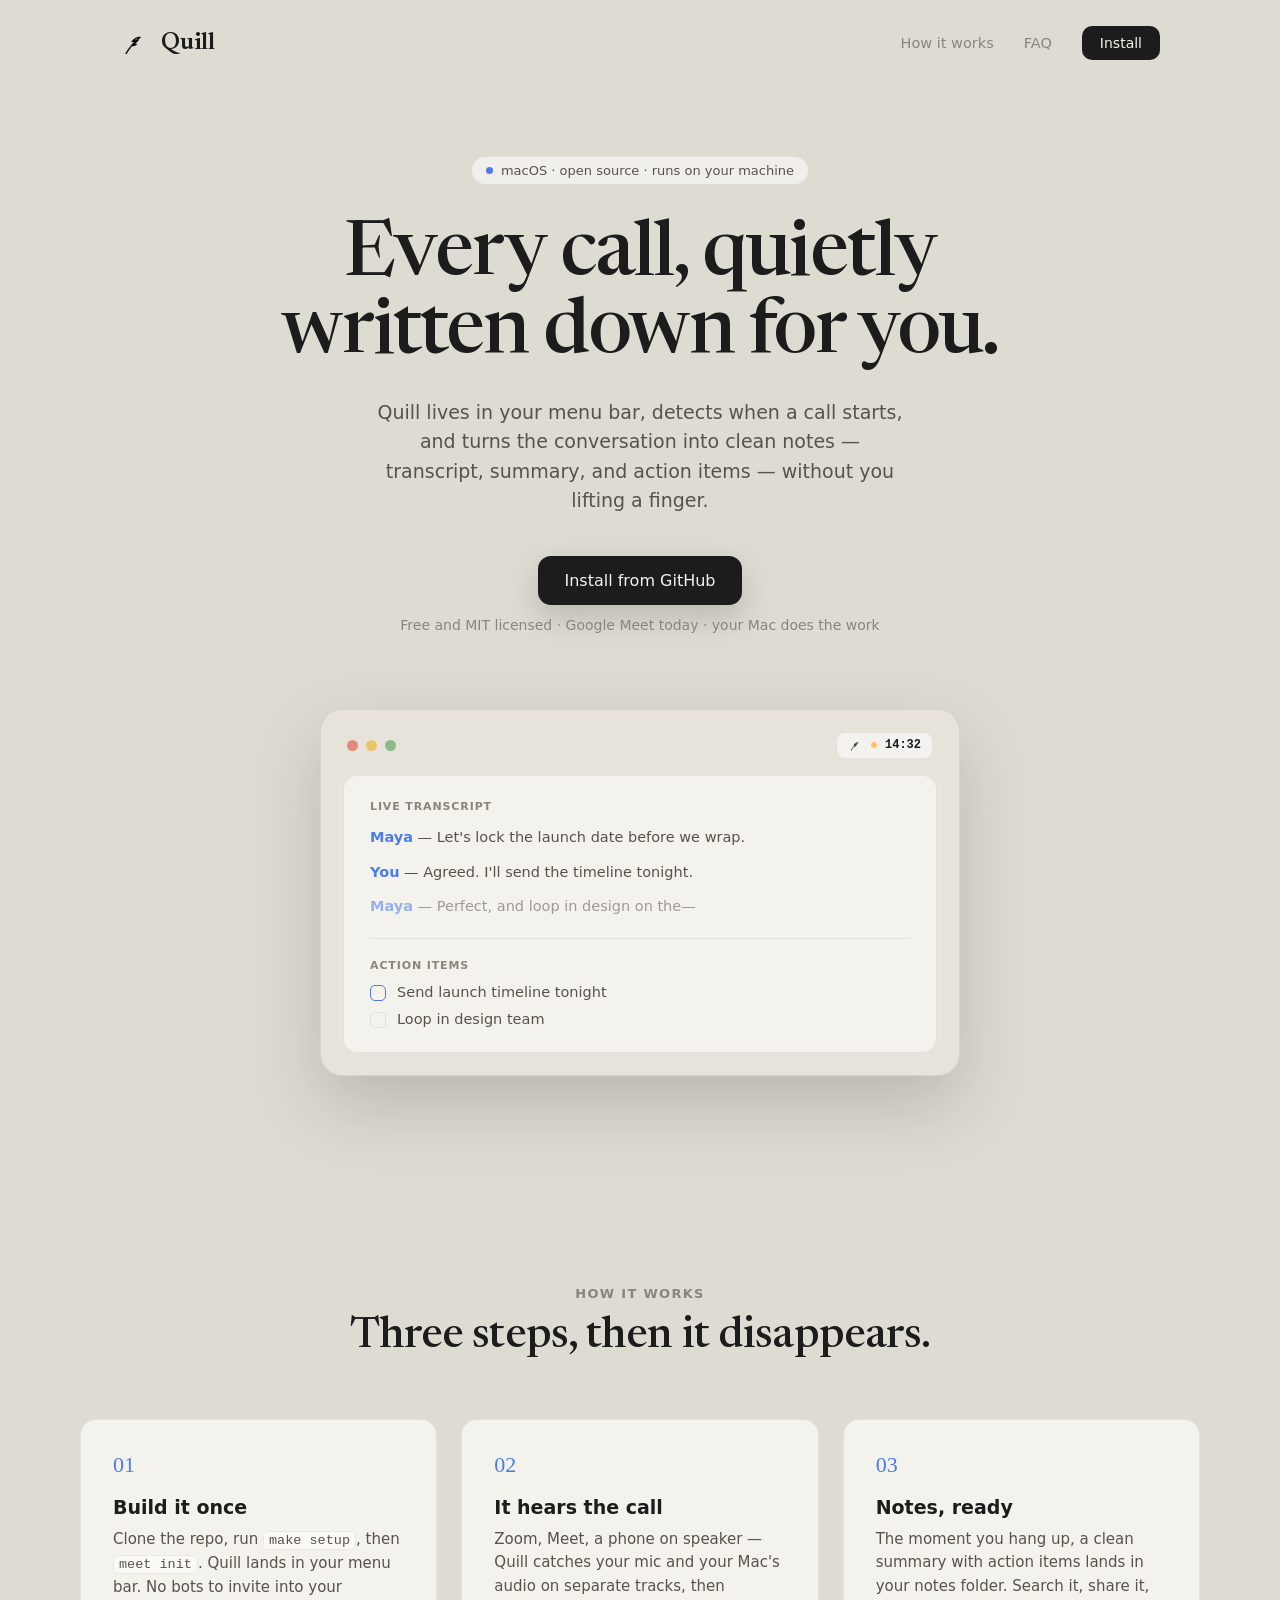
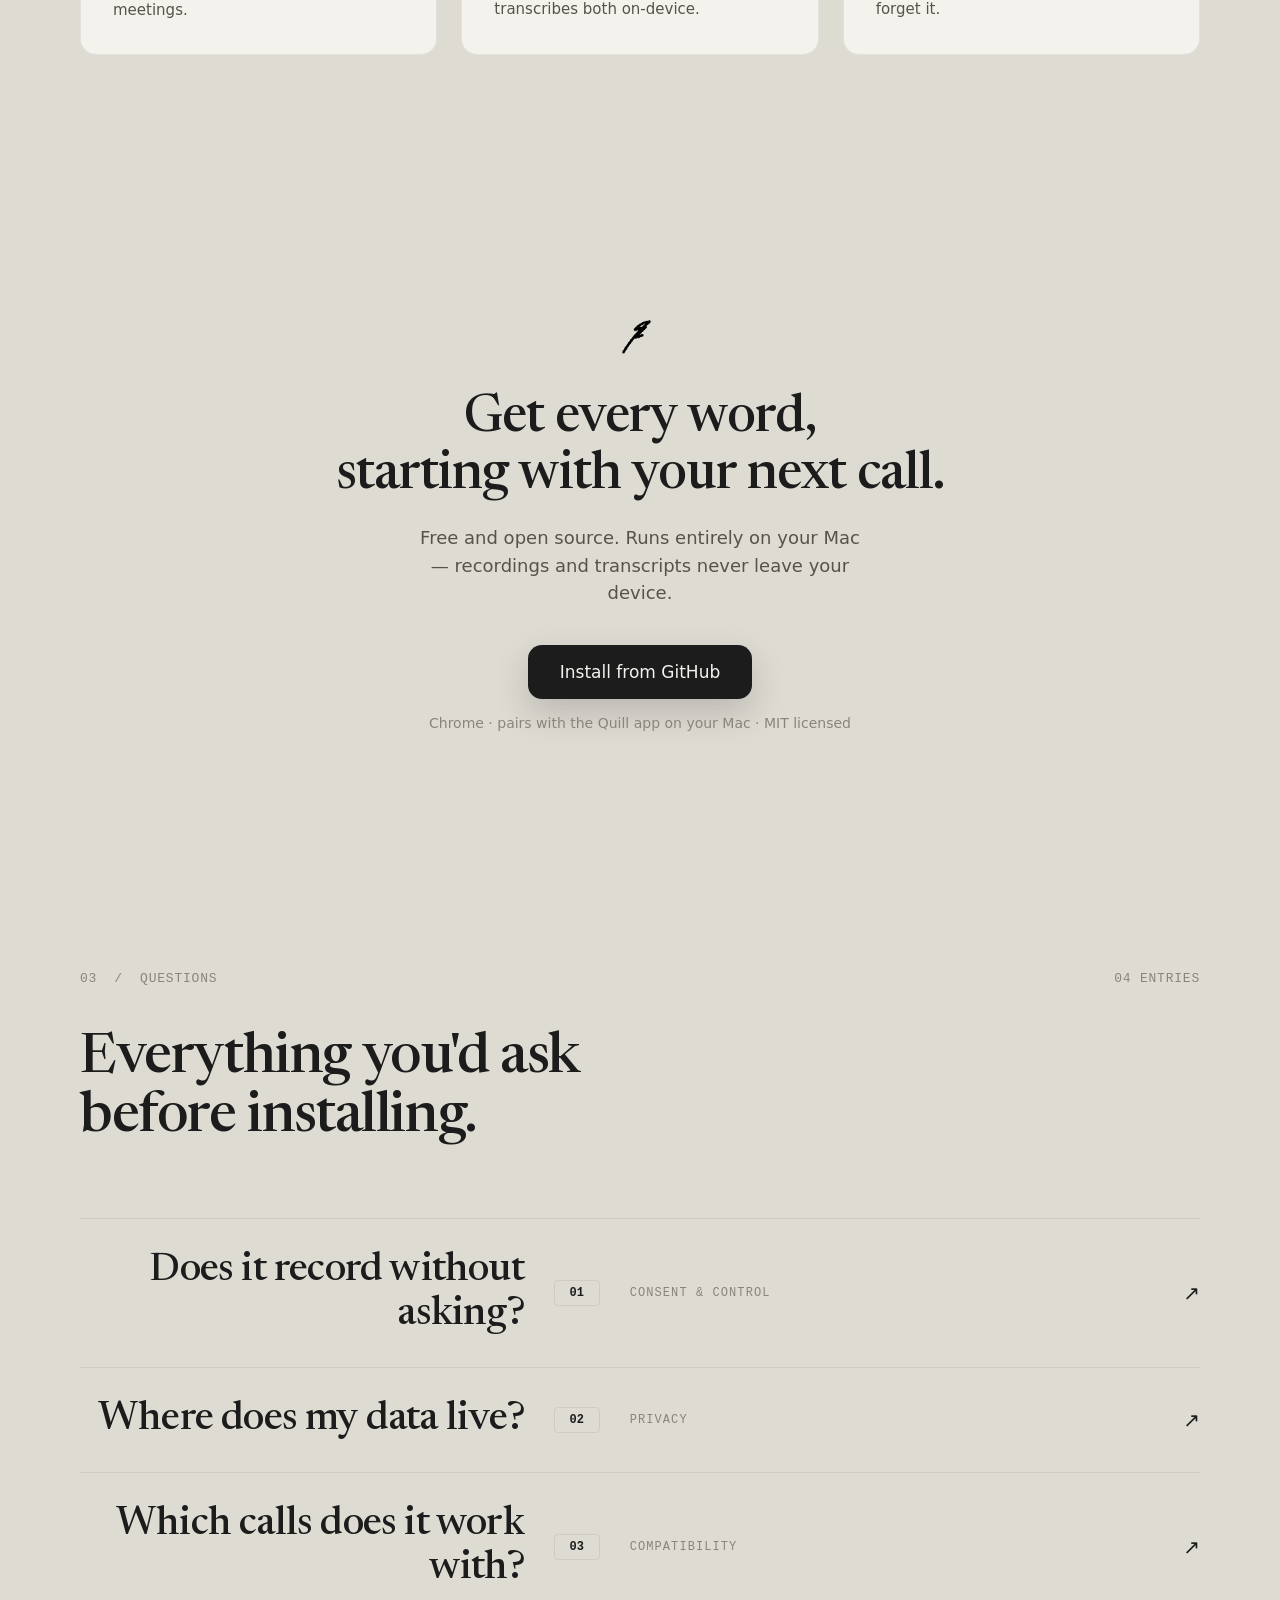
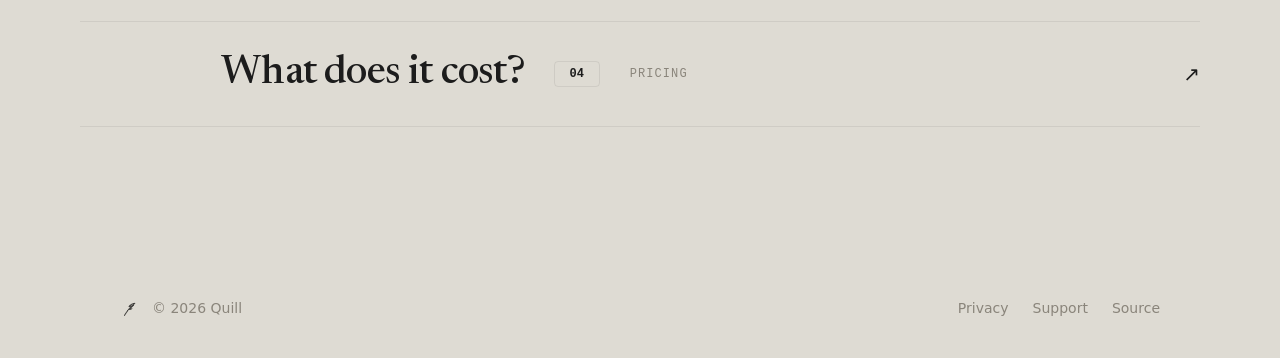
==== docs/index.html @ 45c8ec8b "chore: prepare Quill for a public MIT release Nothing about a particular machine belongs in a public" ====
<!doctype html>
<html lang="en">
<head>
  <meta charset="utf-8">
  <meta name="viewport" content="width=device-width, initial-scale=1">
  <title>Quill — Every call, quietly written down for you</title>
  <meta name="description" content="Quill detects your calls and turns every conversation into a transcript, summary, and action items — locally, on your Mac. Free and open source.">
  <meta property="og:type" content="website">
  <meta property="og:title" content="Quill — Every call, quietly written down for you">
  <meta property="og:description" content="Quill detects your calls and turns every conversation into clean notes, without you lifting a finger.">
  <meta property="og:image" content="https://tannnnnnnnnnnnn.github.io/Quill/assets/quill-logo.png">
  <meta name="twitter:card" content="summary">
  <meta name="twitter:title" content="Quill — Every call, quietly written down for you">
  <meta name="twitter:description" content="Quill detects your calls and turns every conversation into clean notes.">
  <meta name="twitter:image" content="https://tannnnnnnnnnnnn.github.io/Quill/assets/quill-logo.png">
  <link rel="icon" type="image/png" href="assets/favicon.png">
  <link rel="preload" href="assets/fonts/newsreader-latin.woff2" as="font" type="font/woff2" crossorigin>
  <link rel="stylesheet" href="styles.css">
  <script src="main.js" defer></script>
</head>
<body>
  <div class="wipe-overlay" data-overlay aria-hidden="true"></div>
  <div class="page" data-content>
    <nav class="nav" aria-label="Main navigation">
      <a class="brand" href="#" aria-label="Quill home"><img src="assets/quill-logo.png" alt="" width="30" height="30"><span>Quill</span></a>
      <div class="nav-links"><a href="#how">How it works</a><a href="#faq">FAQ</a><a class="nav-install" data-chrome-link href="#">Install</a></div>
    </nav>

    <main>
      <header class="hero">
        <div class="eyebrow q-float q-delay-0"><span class="pulse"></span>macOS · open source · runs on your machine</div>
        <h1 class="q-float q-delay-1">Every call, quietly<br>written down for you.</h1>
        <p class="hero-copy q-float q-delay-2">Quill lives in your menu bar, detects when a call starts, and turns the conversation into clean notes — transcript, summary, and action items — without you lifting a finger.</p>
        <div class="hero-actions q-float q-delay-3">
          <a class="primary hero-primary" data-chrome-link href="#">
            <svg class="chrome-mark" width="19" height="19" viewBox="0 0 24 24" fill="none" stroke="currentColor" stroke-width="2" stroke-linecap="round" aria-hidden="true"><circle cx="12" cy="12" r="9.5"/><circle cx="12" cy="12" r="3.6"/><path d="M12 15.6V21.5"/><path d="M8.88 10.2 3.77 7.25"/><path d="M15.12 10.2 20.23 7.25"/></svg>
            <span data-chrome-label>Add to Chrome</span>
          </a>
          <span>Free and MIT licensed · Google Meet today · your Mac does the work</span>
        </div>

        <div class="preview q-float q-delay-4">
          <div class="window-bar"><span class="traffic red"></span><span class="traffic yellow"></span><span class="traffic green"></span>
            <div class="recording"><img src="assets/quill-logo.png" alt="" width="15" height="15"><span class="record-dot"></span><span>14:32</span></div>
          </div>
          <div class="sheet">
            <div class="sheet-label">Live transcript</div>
            <div class="transcript"><div><b>Maya</b> — Let's lock the launch date before we wrap.</div><div><b>You</b> — Agreed. I'll send the timeline tonight.</div><div class="streaming"><b>Maya</b> — Perfect, and loop in design on the—</div></div>
            <div class="divider"></div>
            <div class="sheet-label actions-label">Action items</div>
            <div class="actions"><div><span class="checkbox checked"></span>Send launch timeline tonight</div><div><span class="checkbox"></span>Loop in design team</div></div>
          </div>
        </div>
      </header>

      <section id="how" class="how">
        <div class="section-inner">
          <div class="how-heading"><div class="section-eyebrow">How it works</div><h2>Three steps, then it disappears.</h2></div>
          <div class="steps">
            <article><div class="step-number">01</div><h3>Build it once</h3><p>Clone the repo, run <code>make setup</code>, then <code>meet init</code>. Quill lands in your menu bar. No bots to invite into your meetings.</p></article>
            <article><div class="step-number">02</div><h3>It hears the call</h3><p>Zoom, Meet, a phone on speaker — Quill catches your mic and your Mac's audio on separate tracks, then transcribes both on-device.</p></article>
            <article><div class="step-number">03</div><h3>Notes, ready</h3><p>The moment you hang up, a clean summary with action items lands in your notes folder. Search it, share it, forget it.</p></article>
          </div>
        </div>
      </section>

      <section id="install" class="install">
        <div class="install-inner">
          <img class="install-logo" src="assets/quill-logo.png" alt="Quill" width="56" height="56">
          <h2>Get every word,<br>starting with your next call.</h2>
          <p>Free and open source. Runs entirely on your Mac — recordings and transcripts never leave your device.</p>
          <a class="primary install-primary" data-chrome-link href="#">
            <svg class="chrome-mark" width="20" height="20" viewBox="0 0 24 24" fill="none" stroke="currentColor" stroke-width="2" stroke-linecap="round" aria-hidden="true"><circle cx="12" cy="12" r="9.5"/><circle cx="12" cy="12" r="3.6"/><path d="M12 15.6V21.5"/><path d="M8.88 10.2 3.77 7.25"/><path d="M15.12 10.2 20.23 7.25"/></svg>
            <span data-chrome-label>Add to Chrome</span>
          </a>
          <div class="install-spec">Chrome · pairs with the Quill app on your Mac · MIT licensed</div>
        </div>
      </section>

      <section id="faq" class="faq" data-faq>
        <div class="section-inner">
          <div class="faq-meta"><span>03&nbsp;&nbsp;/&nbsp;&nbsp;QUESTIONS</span><span data-active-label>04 ENTRIES</span></div>
          <h2>Everything you'd ask before installing.</h2>
          <div class="faq-list">
            <article class="faq-row" data-faq-row="0" tabindex="0"><div class="faq-grid"><h3>Does it record without asking?</h3><div class="faq-index">01</div><div class="faq-copy"><div class="faq-label">Consent &amp; control</div><div class="faq-answer" data-faq-answer><p>No. Quill asks before every recording, shows an indicator while it listens, and stops on one click. It does record everyone on the call, though — many places require their consent first, so ask.</p></div></div><div class="arrow">↗</div></div></article>
            <article class="faq-row" data-faq-row="1" tabindex="0"><div class="faq-grid"><h3>Where does my data live?</h3><div class="faq-index">02</div><div class="faq-copy"><div class="faq-label">Privacy</div><div class="faq-answer" data-faq-answer><p>On your Mac, in folders you pick. Audio and transcription run on-device; the only thing that reaches the network is Claude Code writing your note. There is no Quill server and no telemetry.</p></div></div><div class="arrow">↗</div></div></article>
            <article class="faq-row" data-faq-row="2" tabindex="0"><div class="faq-grid"><h3>Which calls does it work with?</h3><div class="faq-index">03</div><div class="faq-copy"><div class="faq-label">Compatibility</div><div class="faq-answer" data-faq-answer><p>The Mac app records any audio your Mac can hear — Zoom, Meet, Teams, FaceTime, or a phone on speaker. The Chrome extension currently detects Google Meet; Zoom, Teams, and Webex are in progress.</p></div></div><div class="arrow">↗</div></div></article>
            <article class="faq-row" data-faq-row="3" tabindex="0"><div class="faq-grid"><h3>What does it cost?</h3><div class="faq-index">04</div><div class="faq-copy"><div class="faq-label">Pricing</div><div class="faq-answer" data-faq-answer><p>Nothing. Quill is MIT licensed and always will be. It does lean on Claude Code to write your notes, so you need a Claude account for that step.</p></div></div><div class="arrow">↗</div></div></article>
            <div class="faq-end"></div>
          </div>
        </div>
      </section>
    </main>

    <footer><div class="footer-brand"><img src="assets/quill-logo.png" alt="" width="22" height="22"><span>© 2026 Quill</span></div><div class="footer-links"><a href="privacy.html">Privacy</a><a href="https://github.com/tannnnnnnnnnnnn/Quill/issues">Support</a><a href="https://github.com/tannnnnnnnnnnnn/Quill">Source</a></div></footer>
  </div>
</body>
</html>
---- docs/styles.css ----
/* Newsreader, self-hosted. SIL Open Font License 1.1 — assets/fonts/OFL.txt.
   One variable file per unicode range; the weight declarations select the
   axis position, matching what Google Fonts served. */
@font-face{font-family:"Newsreader";font-style:normal;font-weight:400 600;font-display:swap;src:url(assets/fonts/newsreader-latin.woff2) format("woff2");unicode-range:U+0000-00FF,U+0131,U+0152-0153,U+02BB-02BC,U+02C6,U+02DA,U+02DC,U+0304,U+0308,U+0329,U+2000-206F,U+20AC,U+2122,U+2191,U+2193,U+2212,U+2215,U+FEFF,U+FFFD}
@font-face{font-family:"Newsreader";font-style:normal;font-weight:400 600;font-display:swap;src:url(assets/fonts/newsreader-latin-ext.woff2) format("woff2");unicode-range:U+0100-02BA,U+02BD-02C5,U+02C7-02CC,U+02CE-02D7,U+02DD-02FF,U+0304,U+0308,U+0329,U+1D00-1DBF,U+1E00-1E9F,U+1EF2-1EFF,U+2020,U+20A0-20AB,U+20AD-20C0,U+2113,U+2C60-2C7F,U+A720-A7FF}
*{box-sizing:border-box}
html{scroll-behavior:smooth}
body{margin:0;background:#dedbd3;color:#1c1c1c;--paper:#dedbd3;--panel:#e7e3da;--card:#f4f2ed;--ink:#1c1c1c;--muted:#57534b;--faint:#8a857b;--accent:#4b7bec;--line:rgba(28,28,28,.08);--pill:rgba(255,255,255,.55);--logo:brightness(0);--btn-bg:#1c1c1c;--btn-fg:#f4f2ed;--shadow:rgba(28,28,28,.18);font-family:-apple-system,BlinkMacSystemFont,"SF Pro Text",system-ui,sans-serif;-webkit-font-smoothing:antialiased}
.page{min-height:100vh;display:flex;flex-direction:column;background:var(--paper)}
a{color:var(--accent);text-decoration:none}a:hover{opacity:.72}
a:focus-visible,.faq-row:focus-visible{outline:3px solid var(--accent);outline-offset:4px}
img{transition:filter .4s linear}
.wipe-overlay{position:fixed;inset:0;z-index:60;pointer-events:none;overflow:hidden;transform:translateZ(0);backface-visibility:hidden;contain:layout paint size}
[data-overlay-inner]{--paper:#2f43ff;--panel:#2f43ff;--card:rgba(255,255,255,.10);--ink:#fff;--muted:rgba(255,255,255,.86);--faint:rgba(255,255,255,.66);--accent:#fff;--line:rgba(255,255,255,.28);--pill:rgba(255,255,255,.14);--logo:brightness(0) invert(1);--btn-bg:#fff;--btn-fg:#2f43ff;--shadow:rgba(0,0,0,.20);background:#2f43ff}
[data-overlay-inner] *{box-shadow:none!important;animation:none!important;transition:none!important}
@keyframes qFloat{from{opacity:0;transform:translateY(16px)}to{opacity:1;transform:none}}
@keyframes qPulse{0%,100%{opacity:.35}50%{opacity:1}}
.q-float{animation:qFloat .6s ease both}.q-delay-1{animation-delay:.05s}.q-delay-2{animation-delay:.1s}.q-delay-3{animation-delay:.15s}.q-delay-4{animation-duration:.7s;animation-delay:.22s}
.nav{max-width:1120px;width:100%;margin:0 auto;padding:26px 40px;display:flex;align-items:center;justify-content:space-between}
.brand{display:flex;align-items:center;gap:11px;color:var(--ink)}.brand img{object-fit:contain;filter:var(--logo)}.brand span{font-family:"Newsreader",ui-serif,Georgia,serif;font-size:24px;font-weight:600;letter-spacing:-.01em}
.nav-links{display:flex;align-items:center;gap:30px}.nav-links>a{color:var(--faint);font-size:14.5px}.nav-links .nav-install{background:var(--btn-bg);color:var(--btn-fg);font-size:14px;font-weight:500;padding:9px 18px;border-radius:10px}
.hero{flex:1;max-width:1120px;width:100%;margin:0 auto;padding:70px 40px 90px;display:flex;flex-direction:column;align-items:center;text-align:center}
.eyebrow{display:inline-flex;align-items:center;gap:8px;background:var(--pill);border:1px solid var(--line);border-radius:999px;padding:6px 14px;font-size:13px;color:var(--muted);margin-bottom:34px}.pulse{width:7px;height:7px;border-radius:50%;background:var(--accent);animation:qPulse 2s ease-in-out infinite}
h1,.how h2,.install h2,.faq h2,.faq h3{font-family:"Newsreader",ui-serif,Georgia,serif;font-weight:500;color:var(--ink)}
h1{font-size:76px;line-height:1.02;letter-spacing:-.025em;margin:0 0 24px;max-width:820px;text-wrap:balance}
.hero-copy{font-size:19px;line-height:1.55;color:var(--muted);max-width:540px;margin:0 0 40px;text-wrap:pretty}
.hero-actions{display:flex;flex-direction:column;align-items:center;gap:12px}.hero-actions>span{font-size:14px;color:var(--faint)}
.primary{display:inline-flex;align-items:center;gap:10px;background:var(--btn-bg);color:var(--btn-fg);font-weight:500}.chrome-mark{display:block;flex:none}.hero-primary{font-size:16px;padding:15px 26px;border-radius:13px;box-shadow:0 12px 30px var(--shadow)}
.preview{margin-top:76px;width:100%;max-width:640px;background:var(--panel);border:1px solid var(--line);border-radius:22px;padding:22px;box-shadow:0 30px 70px var(--shadow)}
.window-bar{display:flex;align-items:center;gap:8px;margin-bottom:16px;padding:0 4px}.traffic{width:11px;height:11px;border-radius:50%}.red{background:#e08b7d}.yellow{background:#e9c46a}.green{background:#8bb98a}
.recording{margin-left:auto;display:flex;align-items:center;gap:8px;background:var(--pill);border:1px solid var(--line);border-radius:9px;padding:5px 11px}.recording img{object-fit:contain;filter:var(--logo);opacity:.82}.recording span:last-child{font-family:ui-monospace,"SF Mono",Menlo,monospace;font-size:12px;font-weight:600;color:var(--ink)}.record-dot{width:6px;height:6px;border-radius:50%;background:#ffc46b;animation:qPulse 1.8s ease-in-out infinite}
.sheet{background:var(--card);border:1px solid var(--line);border-radius:14px;padding:24px 26px;text-align:left}.sheet-label{font-size:11px;font-weight:600;letter-spacing:.08em;text-transform:uppercase;color:var(--faint);margin-bottom:14px}.transcript{display:flex;flex-direction:column;gap:13px;font-size:14.5px;line-height:1.5;color:var(--muted)}.transcript b{color:var(--accent)}.streaming{opacity:.55}.divider{height:1px;background:var(--line);margin:20px 0}.actions-label{margin-bottom:12px}.actions{display:flex;flex-direction:column;gap:10px;font-size:14.5px;color:var(--muted)}.actions>div{display:flex;gap:11px;align-items:flex-start}.checkbox{width:16px;height:16px;border-radius:5px;border:1.5px solid var(--line);flex-shrink:0;margin-top:1px}.checkbox.checked{border-color:var(--accent)}
code{font-family:ui-monospace,"SF Mono",Menlo,monospace;font-size:.9em;background:var(--pill);border:1px solid var(--line);border-radius:5px;padding:1px 5px}
.section-inner{max-width:1120px;margin:0 auto}.how{padding:120px 40px}.how-heading{text-align:center;margin-bottom:60px}.section-eyebrow{font-size:13px;font-weight:600;letter-spacing:.1em;text-transform:uppercase;color:var(--faint);margin-bottom:14px}.how h2{font-size:44px;letter-spacing:-.02em;margin:0}.steps{display:grid;grid-template-columns:repeat(3,1fr);gap:24px}.steps article{background:var(--card);border:1px solid var(--line);border-radius:16px;padding:32px}.step-number{font-family:ui-serif,Georgia,serif;font-size:22px;color:var(--accent);margin-bottom:18px}.steps h3{font-size:19px;font-weight:600;margin:0 0 10px;color:var(--ink)}.steps p{font-size:15px;line-height:1.55;color:var(--muted);margin:0}
.install{padding:130px 40px}.install-inner{max-width:720px;margin:0 auto;text-align:center}.install-logo{object-fit:contain;filter:var(--logo);margin-bottom:26px}.install h2{font-size:52px;line-height:1.08;letter-spacing:-.02em;margin:0 0 20px;text-wrap:balance}.install p{font-size:18px;line-height:1.55;color:var(--muted);max-width:460px;margin:0 auto 38px}.install-primary{font-size:17px;padding:17px 32px;border-radius:14px;box-shadow:0 14px 34px var(--shadow)}.install-spec{margin-top:16px;font-size:14px;color:var(--faint)}
.faq{padding:110px 40px 130px}.faq-meta{display:flex;align-items:baseline;justify-content:space-between;font-family:ui-monospace,"SF Mono",Menlo,monospace;font-size:13px;letter-spacing:.06em;color:var(--faint);margin-bottom:44px}.faq h2{font-size:56px;line-height:1.05;letter-spacing:-.025em;margin:0 0 70px;max-width:640px}.faq-row{border-top:1px solid var(--line);cursor:pointer;opacity:1;transition:opacity .35s ease}.faq-grid{display:grid;grid-template-columns:1fr 46px 1.15fr 30px;gap:30px;align-items:center;padding:30px 0}.faq h3{font-size:40px;line-height:1.1;letter-spacing:-.02em;text-align:right;margin:0}.faq-index{font-family:ui-monospace,"SF Mono",Menlo,monospace;font-size:12px;font-weight:600;text-align:center;padding:5px 0;border:1px solid var(--line);border-radius:4px;color:var(--ink)}.faq-label{font-family:ui-monospace,"SF Mono",Menlo,monospace;font-size:12px;letter-spacing:.09em;text-transform:uppercase;color:var(--faint)}.faq-answer{overflow:hidden;max-height:0;opacity:0;transition:max-height .45s cubic-bezier(.2,.8,.2,1),opacity .3s ease}.faq-answer p{font-size:16px;line-height:1.55;color:var(--muted);padding-top:10px;max-width:420px;text-wrap:pretty;margin:0}.arrow{font-size:20px;color:var(--ink);text-align:right;line-height:1}.faq-end{border-top:1px solid var(--line)}
footer{padding:40px;max-width:1120px;width:100%;margin:0 auto;display:flex;align-items:center;justify-content:space-between;flex-wrap:wrap;gap:16px}.footer-brand{display:flex;align-items:center;gap:10px}.footer-brand img{object-fit:contain;filter:var(--logo);opacity:.7}.footer-brand span,.footer-links a{font-size:14px;color:var(--faint)}.footer-links{display:flex;gap:24px}
/* document pages (privacy.html) — same tokens, nav, and footer */
.doc{flex:1;max-width:720px;width:100%;margin:0 auto;padding:60px 40px 100px}
.doc h1{font-family:"Newsreader",ui-serif,Georgia,serif;font-weight:500;font-size:58px;line-height:1.05;letter-spacing:-.025em;color:var(--ink);margin:0 0 24px}
.doc-lede{font-size:19px;line-height:1.55;color:var(--muted);margin:0 0 14px;text-wrap:pretty}
.doc-updated{font-family:ui-monospace,"SF Mono",Menlo,monospace;font-size:12px;letter-spacing:.06em;text-transform:uppercase;color:var(--faint);margin:0 0 50px}
.doc h2{font-family:"Newsreader",ui-serif,Georgia,serif;font-weight:500;font-size:28px;letter-spacing:-.015em;color:var(--ink);margin:44px 0 14px}
.doc p{font-size:16.5px;line-height:1.62;color:var(--muted);margin:0 0 14px;text-wrap:pretty}
.doc ul{margin:0 0 14px;padding-left:22px}
.doc li{font-size:16.5px;line-height:1.62;color:var(--muted);margin-bottom:9px}
.doc b{color:var(--ink);font-weight:600}
@media(max-width:900px){h1{font-size:clamp(48px,9vw,68px)}.how h2{font-size:38px}.install h2{font-size:44px}.faq h2{font-size:46px}.steps{grid-template-columns:1fr}.faq-grid{grid-template-columns:46px 1fr 30px;gap:18px;align-items:start}.faq h3{grid-column:1/-1;text-align:left;font-size:34px}.faq-copy{grid-column:2}.arrow{grid-column:3;grid-row:2}.hero,.how,.install,.faq{padding-left:24px;padding-right:24px}.nav{padding-left:24px;padding-right:24px}}
@media(max-width:600px){.doc{padding:40px 24px 70px}.doc h1{font-size:42px}.doc h2{font-size:24px}.nav-links>a:not(.nav-install){display:none}.hero{padding-top:48px}.hero-copy{font-size:17px}.preview{padding:14px}.sheet{padding:20px 18px}.faq-meta{font-size:11px}.faq h2{font-size:40px}.faq-grid{padding:24px 0}.install h2{font-size:39px}footer{padding:30px 24px}}
@media(hover:none),(pointer:coarse),(prefers-reduced-motion:reduce){html{scroll-behavior:auto}.wipe-overlay{display:none!important}.q-float,.pulse,.record-dot{animation:none!important}.q-float{opacity:1;transform:none}img{transition:none}}
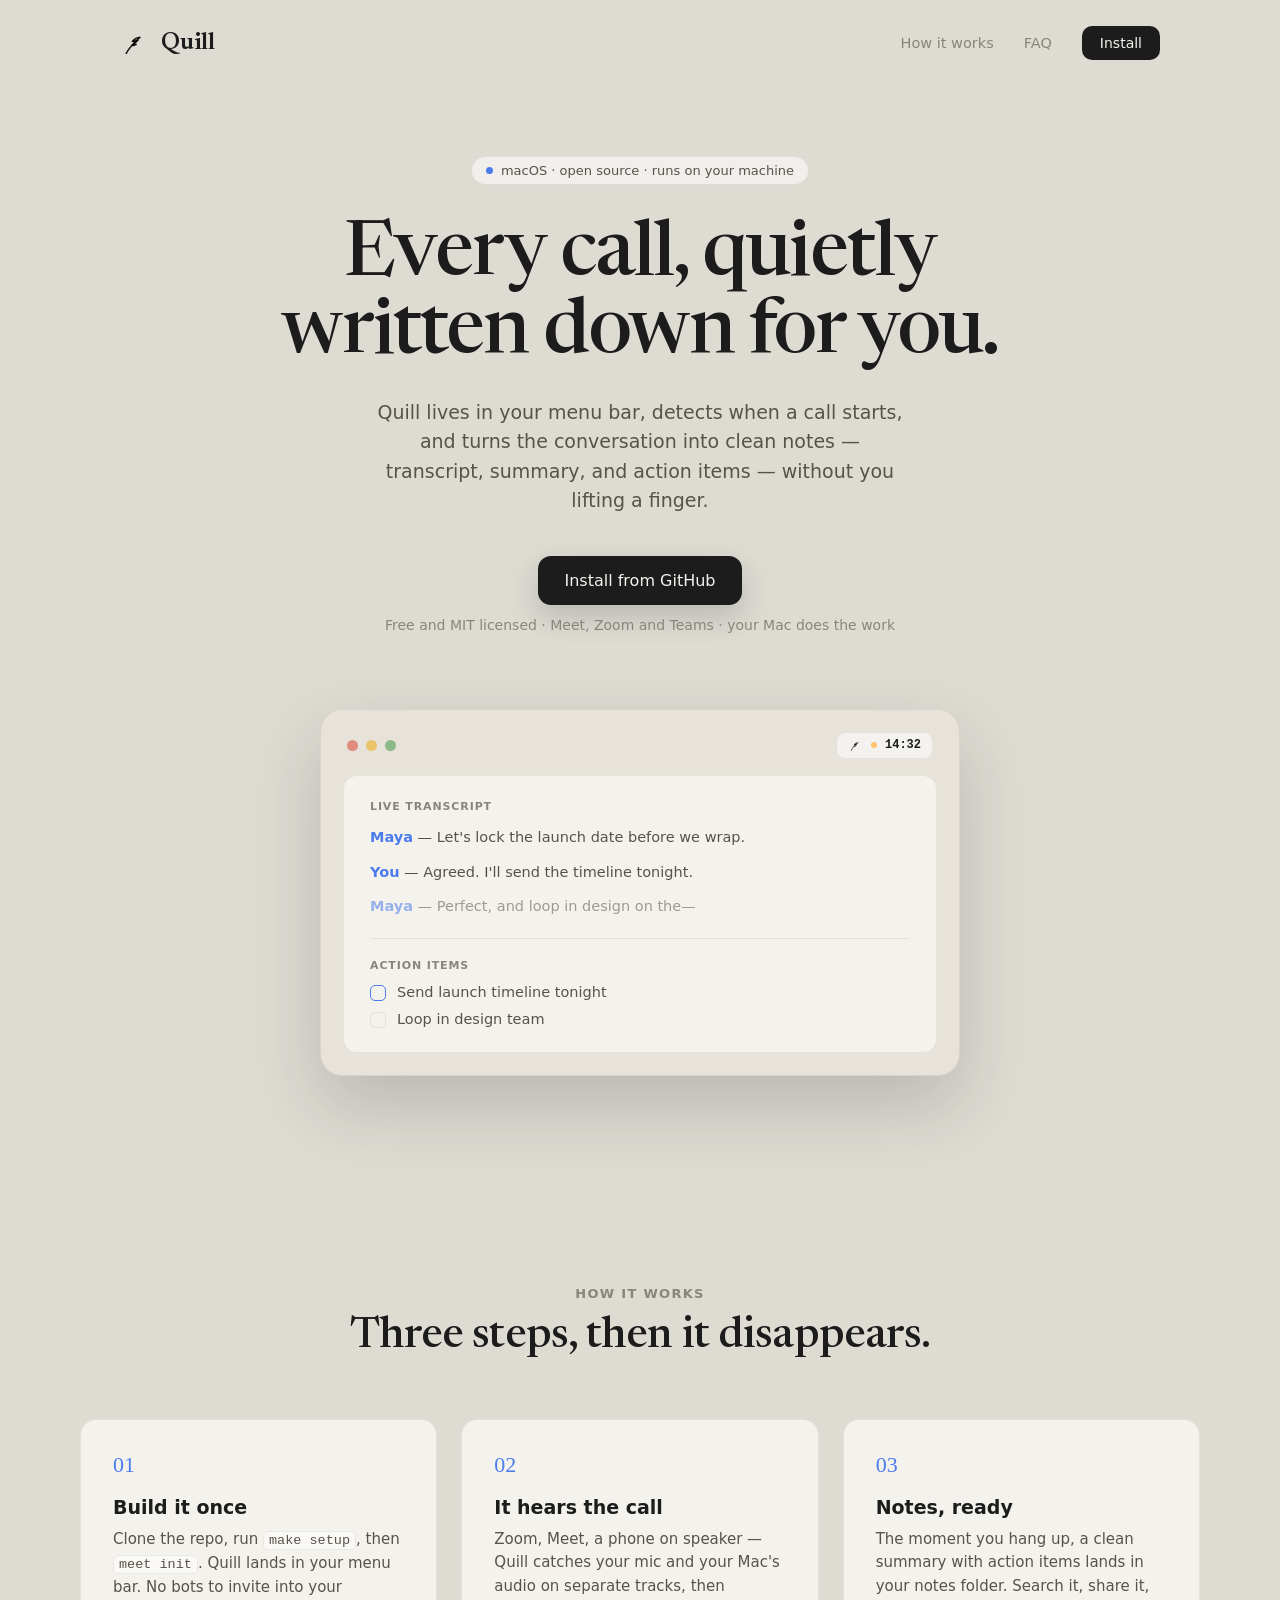
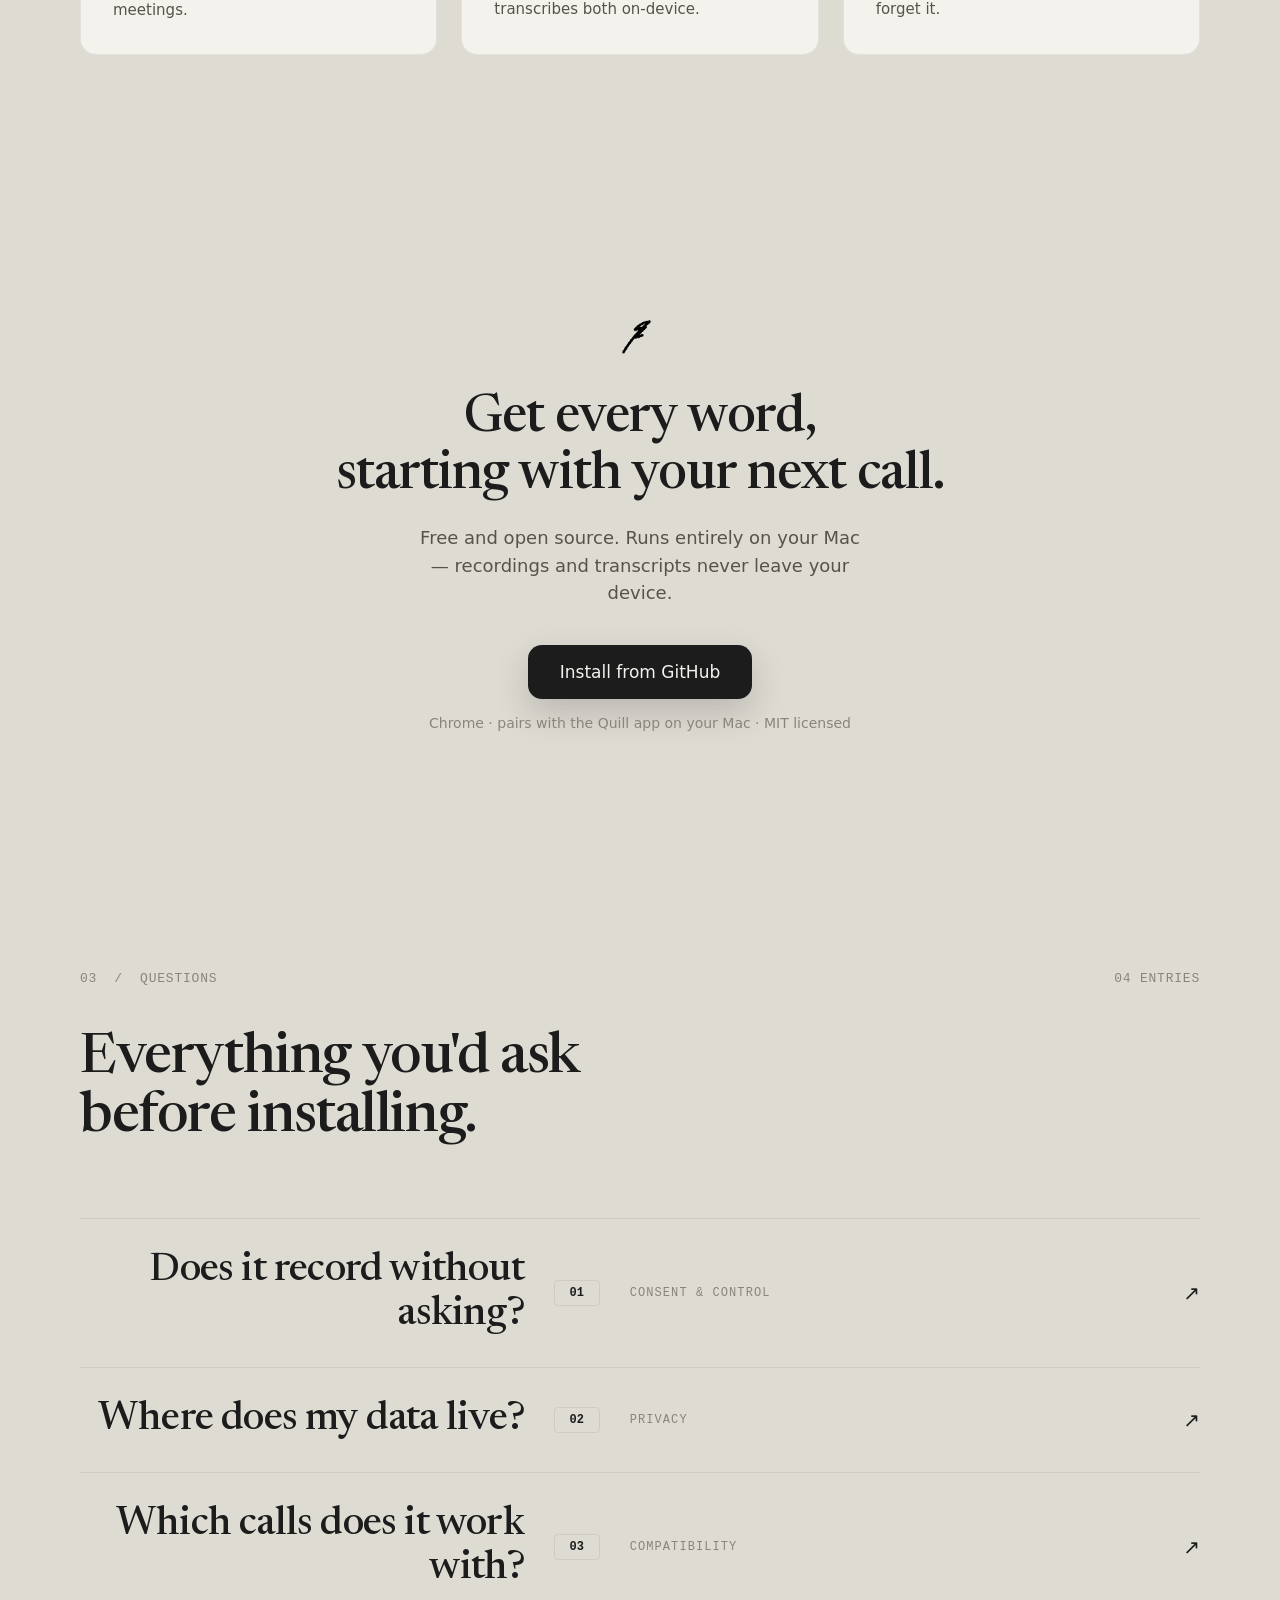
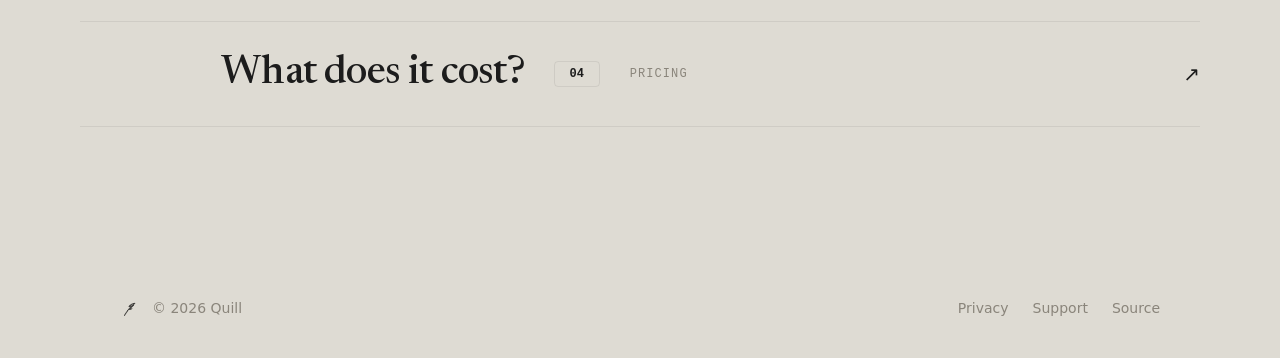
==== commit 50f3c9e3: "docs: the site still says Zoom and Teams are in progress Both were measured on real calls and shippe" ====
--- a/docs/index.html
+++ b/docs/index.html
@@ -36,7 +36,7 @@
             <svg class="chrome-mark" width="19" height="19" viewBox="0 0 24 24" fill="none" stroke="currentColor" stroke-width="2" stroke-linecap="round" aria-hidden="true"><circle cx="12" cy="12" r="9.5"/><circle cx="12" cy="12" r="3.6"/><path d="M12 15.6V21.5"/><path d="M8.88 10.2 3.77 7.25"/><path d="M15.12 10.2 20.23 7.25"/></svg>
             <span data-chrome-label>Add to Chrome</span>
           </a>
-          <span>Free and MIT licensed · Google Meet today · your Mac does the work</span>
+          <span>Free and MIT licensed · Meet, Zoom and Teams · your Mac does the work</span>
         </div>
 
         <div class="preview q-float q-delay-4">
@@ -84,7 +84,7 @@
           <div class="faq-list">
             <article class="faq-row" data-faq-row="0" tabindex="0"><div class="faq-grid"><h3>Does it record without asking?</h3><div class="faq-index">01</div><div class="faq-copy"><div class="faq-label">Consent &amp; control</div><div class="faq-answer" data-faq-answer><p>No. Quill asks before every recording, shows an indicator while it listens, and stops on one click. It does record everyone on the call, though — many places require their consent first, so ask.</p></div></div><div class="arrow">↗</div></div></article>
             <article class="faq-row" data-faq-row="1" tabindex="0"><div class="faq-grid"><h3>Where does my data live?</h3><div class="faq-index">02</div><div class="faq-copy"><div class="faq-label">Privacy</div><div class="faq-answer" data-faq-answer><p>On your Mac, in folders you pick. Audio and transcription run on-device; the only thing that reaches the network is Claude Code writing your note. There is no Quill server and no telemetry.</p></div></div><div class="arrow">↗</div></div></article>
-            <article class="faq-row" data-faq-row="2" tabindex="0"><div class="faq-grid"><h3>Which calls does it work with?</h3><div class="faq-index">03</div><div class="faq-copy"><div class="faq-label">Compatibility</div><div class="faq-answer" data-faq-answer><p>The Mac app records any audio your Mac can hear — Zoom, Meet, Teams, FaceTime, or a phone on speaker. The Chrome extension currently detects Google Meet; Zoom, Teams, and Webex are in progress.</p></div></div><div class="arrow">↗</div></div></article>
+            <article class="faq-row" data-faq-row="2" tabindex="0"><div class="faq-grid"><h3>Which calls does it work with?</h3><div class="faq-index">03</div><div class="faq-copy"><div class="faq-label">Compatibility</div><div class="faq-answer" data-faq-answer><p>The Mac app records any audio your Mac can hear — Zoom, Meet, Teams, FaceTime, or a phone on speaker. The Chrome extension detects Google Meet, the Zoom web client, and Teams, each tested on a real call. Webex is written but untested.</p></div></div><div class="arrow">↗</div></div></article>
             <article class="faq-row" data-faq-row="3" tabindex="0"><div class="faq-grid"><h3>What does it cost?</h3><div class="faq-index">04</div><div class="faq-copy"><div class="faq-label">Pricing</div><div class="faq-answer" data-faq-answer><p>Nothing. Quill is MIT licensed and always will be. It does lean on Claude Code to write your notes, so you need a Claude account for that step.</p></div></div><div class="arrow">↗</div></div></article>
             <div class="faq-end"></div>
           </div>
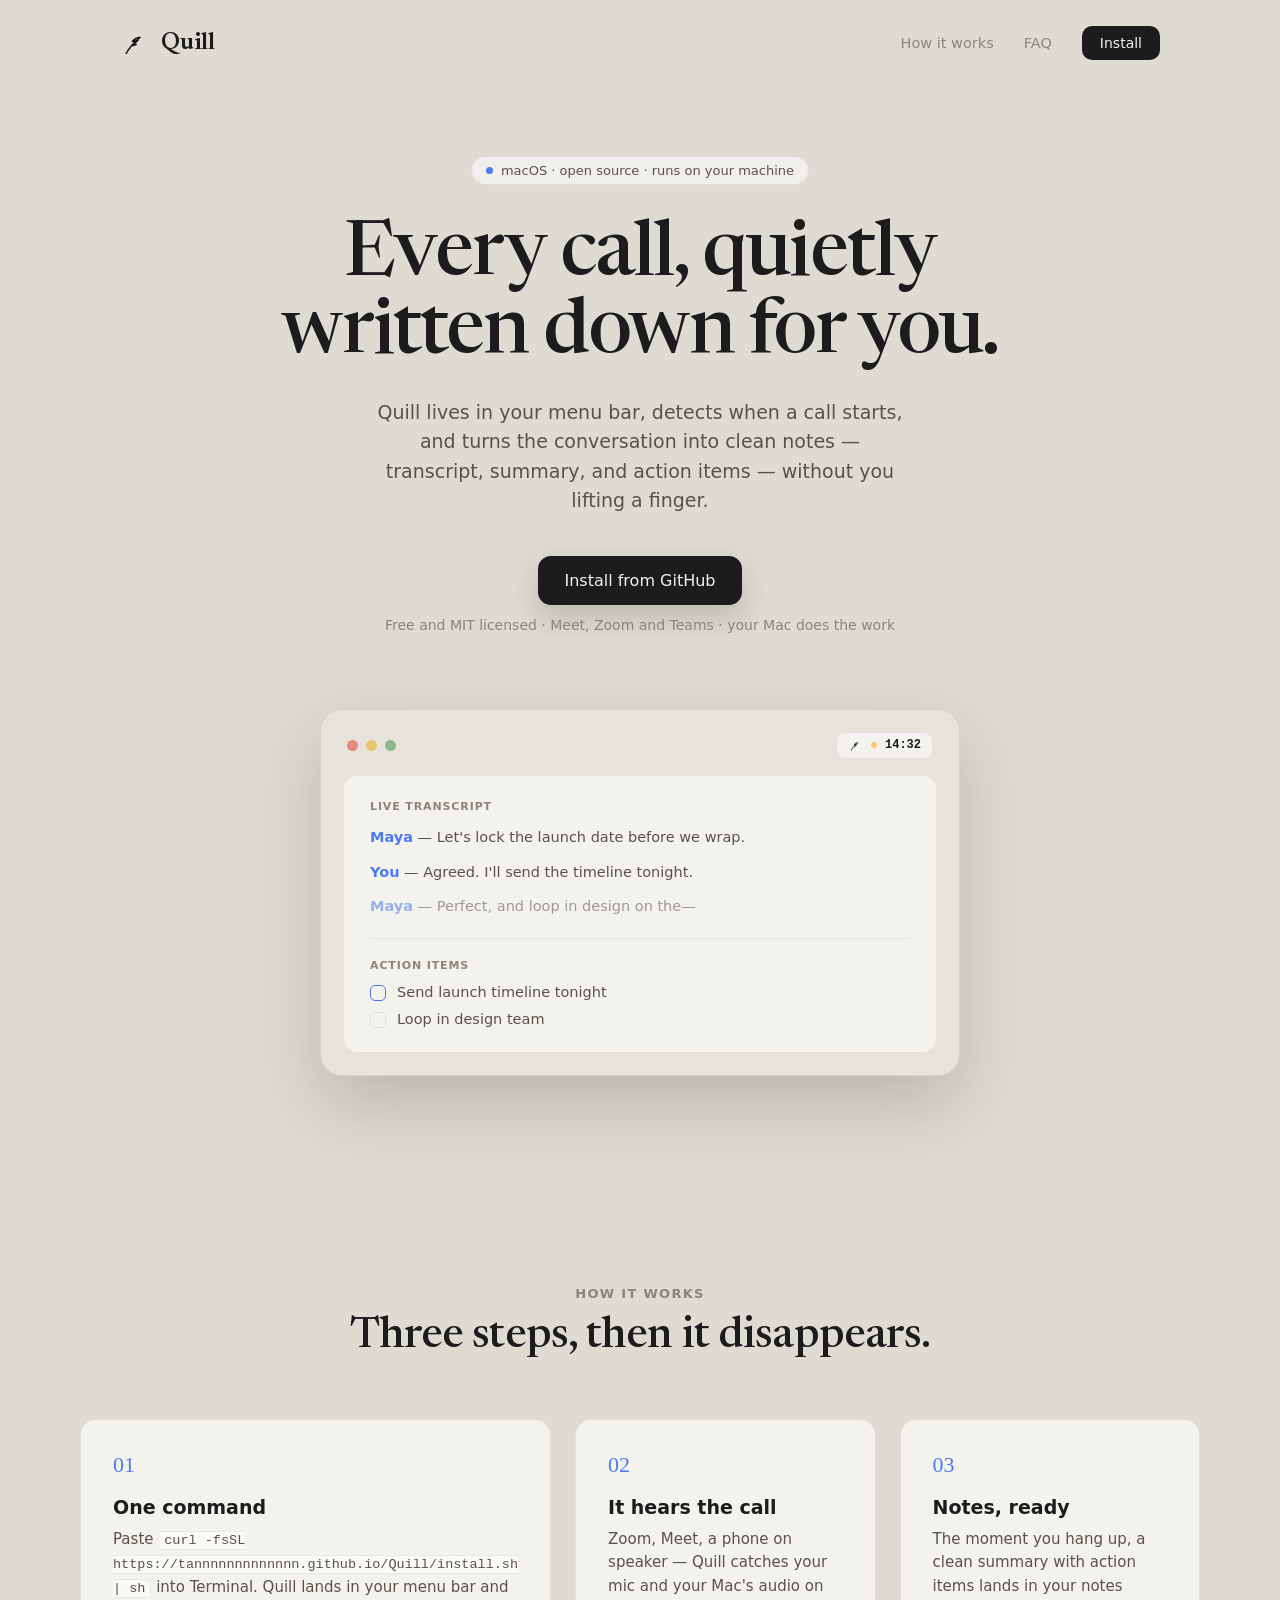
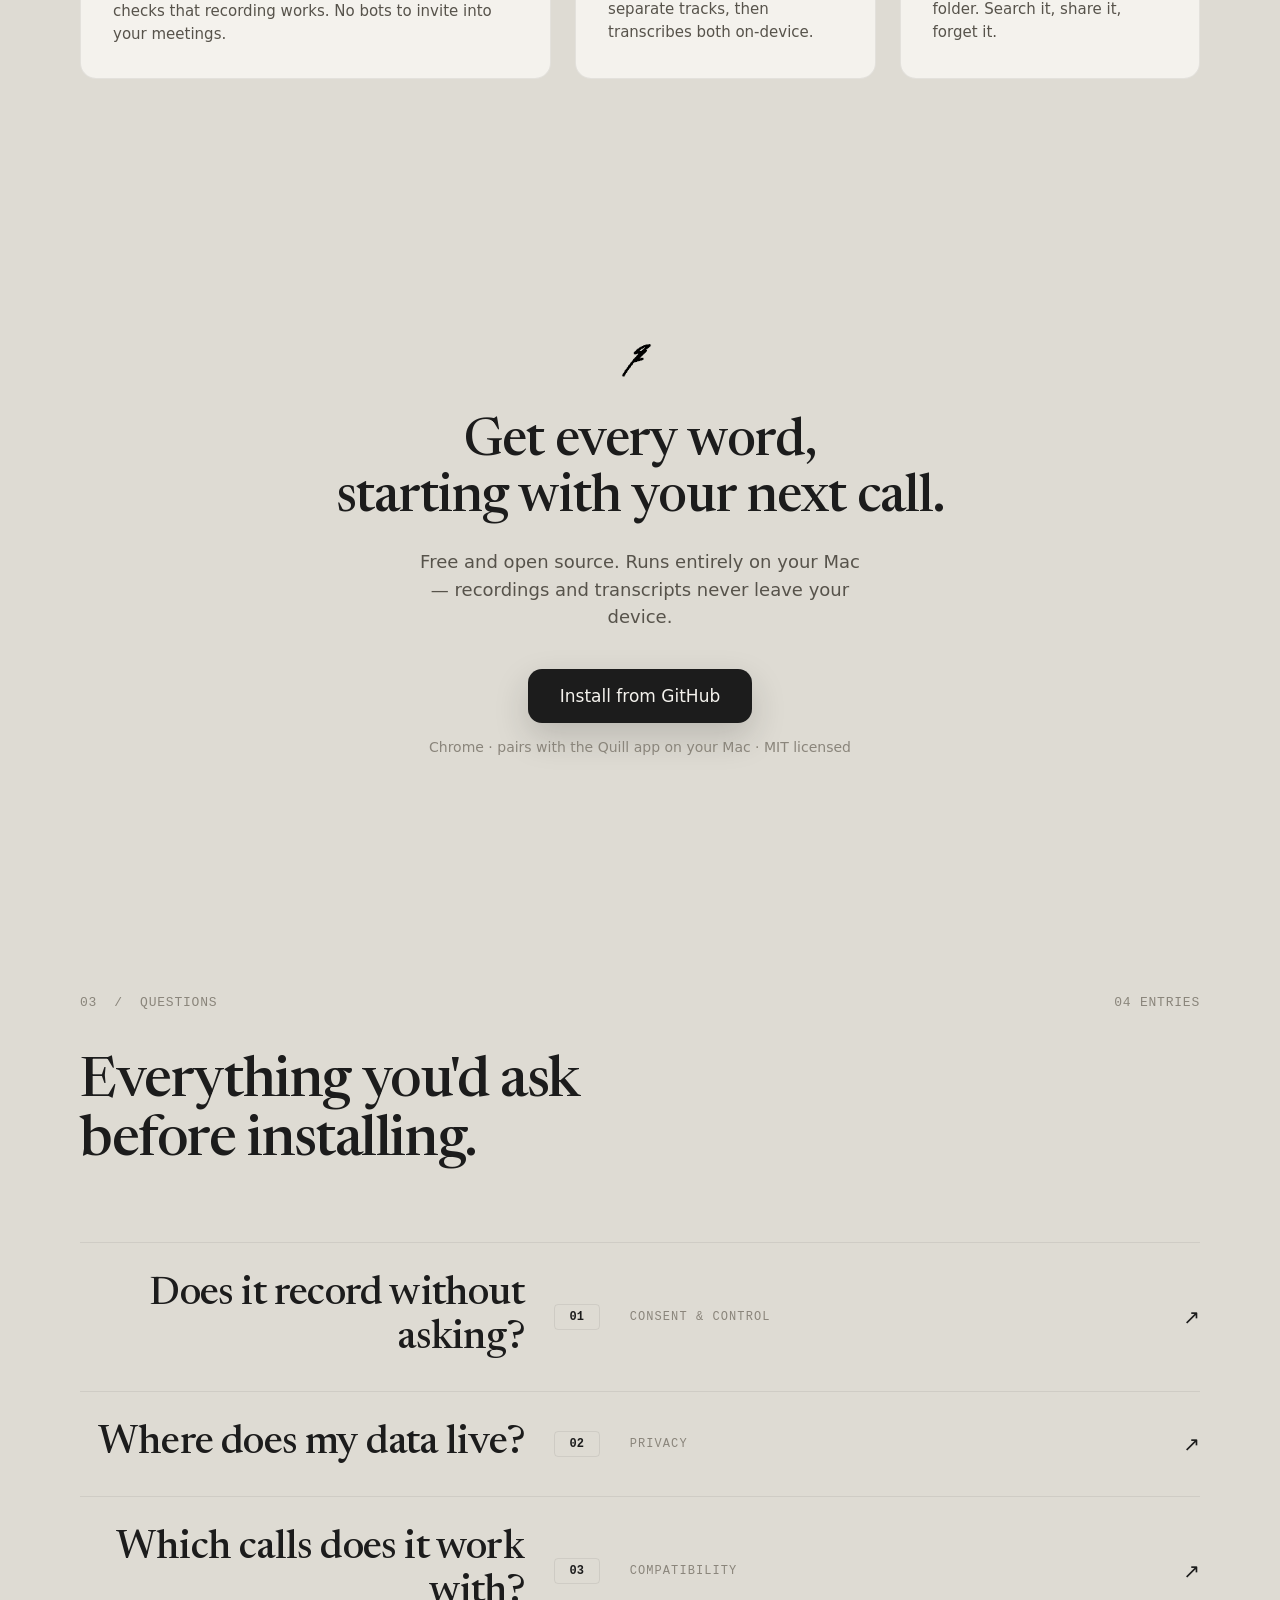
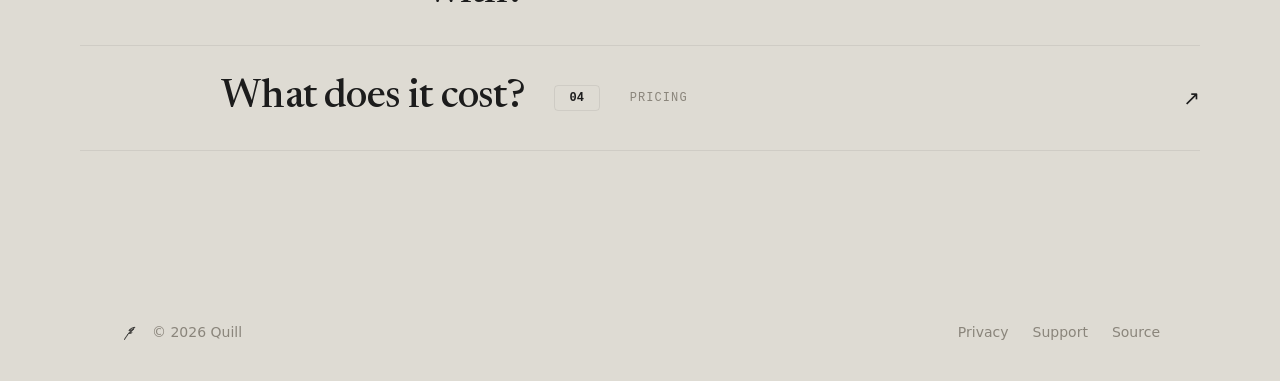
==== commit c54e7179: "feat: install Quill with one command instead of five steps Installing meant Xcode Command Line Tools" ====
--- a/docs/index.html
+++ b/docs/index.html
@@ -57,7 +57,7 @@
         <div class="section-inner">
           <div class="how-heading"><div class="section-eyebrow">How it works</div><h2>Three steps, then it disappears.</h2></div>
           <div class="steps">
-            <article><div class="step-number">01</div><h3>Build it once</h3><p>Clone the repo, run <code>make setup</code>, then <code>meet init</code>. Quill lands in your menu bar. No bots to invite into your meetings.</p></article>
+            <article><div class="step-number">01</div><h3>One command</h3><p>Paste <code>curl -fsSL https://tannnnnnnnnnnnn.github.io/Quill/install.sh | sh</code> into Terminal. Quill lands in your menu bar and checks that recording works. No bots to invite into your meetings.</p></article>
             <article><div class="step-number">02</div><h3>It hears the call</h3><p>Zoom, Meet, a phone on speaker — Quill catches your mic and your Mac's audio on separate tracks, then transcribes both on-device.</p></article>
             <article><div class="step-number">03</div><h3>Notes, ready</h3><p>The moment you hang up, a clean summary with action items lands in your notes folder. Search it, share it, forget it.</p></article>
           </div>
@@ -85,7 +85,7 @@
             <article class="faq-row" data-faq-row="0" tabindex="0"><div class="faq-grid"><h3>Does it record without asking?</h3><div class="faq-index">01</div><div class="faq-copy"><div class="faq-label">Consent &amp; control</div><div class="faq-answer" data-faq-answer><p>No. Quill asks before every recording, shows an indicator while it listens, and stops on one click. It does record everyone on the call, though — many places require their consent first, so ask.</p></div></div><div class="arrow">↗</div></div></article>
             <article class="faq-row" data-faq-row="1" tabindex="0"><div class="faq-grid"><h3>Where does my data live?</h3><div class="faq-index">02</div><div class="faq-copy"><div class="faq-label">Privacy</div><div class="faq-answer" data-faq-answer><p>On your Mac, in folders you pick. Audio and transcription run on-device; the only thing that reaches the network is Claude Code writing your note. There is no Quill server and no telemetry.</p></div></div><div class="arrow">↗</div></div></article>
             <article class="faq-row" data-faq-row="2" tabindex="0"><div class="faq-grid"><h3>Which calls does it work with?</h3><div class="faq-index">03</div><div class="faq-copy"><div class="faq-label">Compatibility</div><div class="faq-answer" data-faq-answer><p>The Mac app records any audio your Mac can hear — Zoom, Meet, Teams, FaceTime, or a phone on speaker. The Chrome extension detects Google Meet, the Zoom web client, and Teams, each tested on a real call. Webex is written but untested.</p></div></div><div class="arrow">↗</div></div></article>
-            <article class="faq-row" data-faq-row="3" tabindex="0"><div class="faq-grid"><h3>What does it cost?</h3><div class="faq-index">04</div><div class="faq-copy"><div class="faq-label">Pricing</div><div class="faq-answer" data-faq-answer><p>Nothing. Quill is MIT licensed and always will be. It does lean on Claude Code to write your notes, so you need a Claude account for that step.</p></div></div><div class="arrow">↗</div></div></article>
+            <article class="faq-row" data-faq-row="3" tabindex="0"><div class="faq-grid"><h3>What does it cost?</h3><div class="faq-index">04</div><div class="faq-copy"><div class="faq-label">Pricing</div><div class="faq-answer" data-faq-answer><p>Nothing. Quill is MIT licensed and always will be. It does lean on Claude Code to write your notes, so that step needs a paid Claude plan.</p></div></div><div class="arrow">↗</div></div></article>
             <div class="faq-end"></div>
           </div>
         </div>
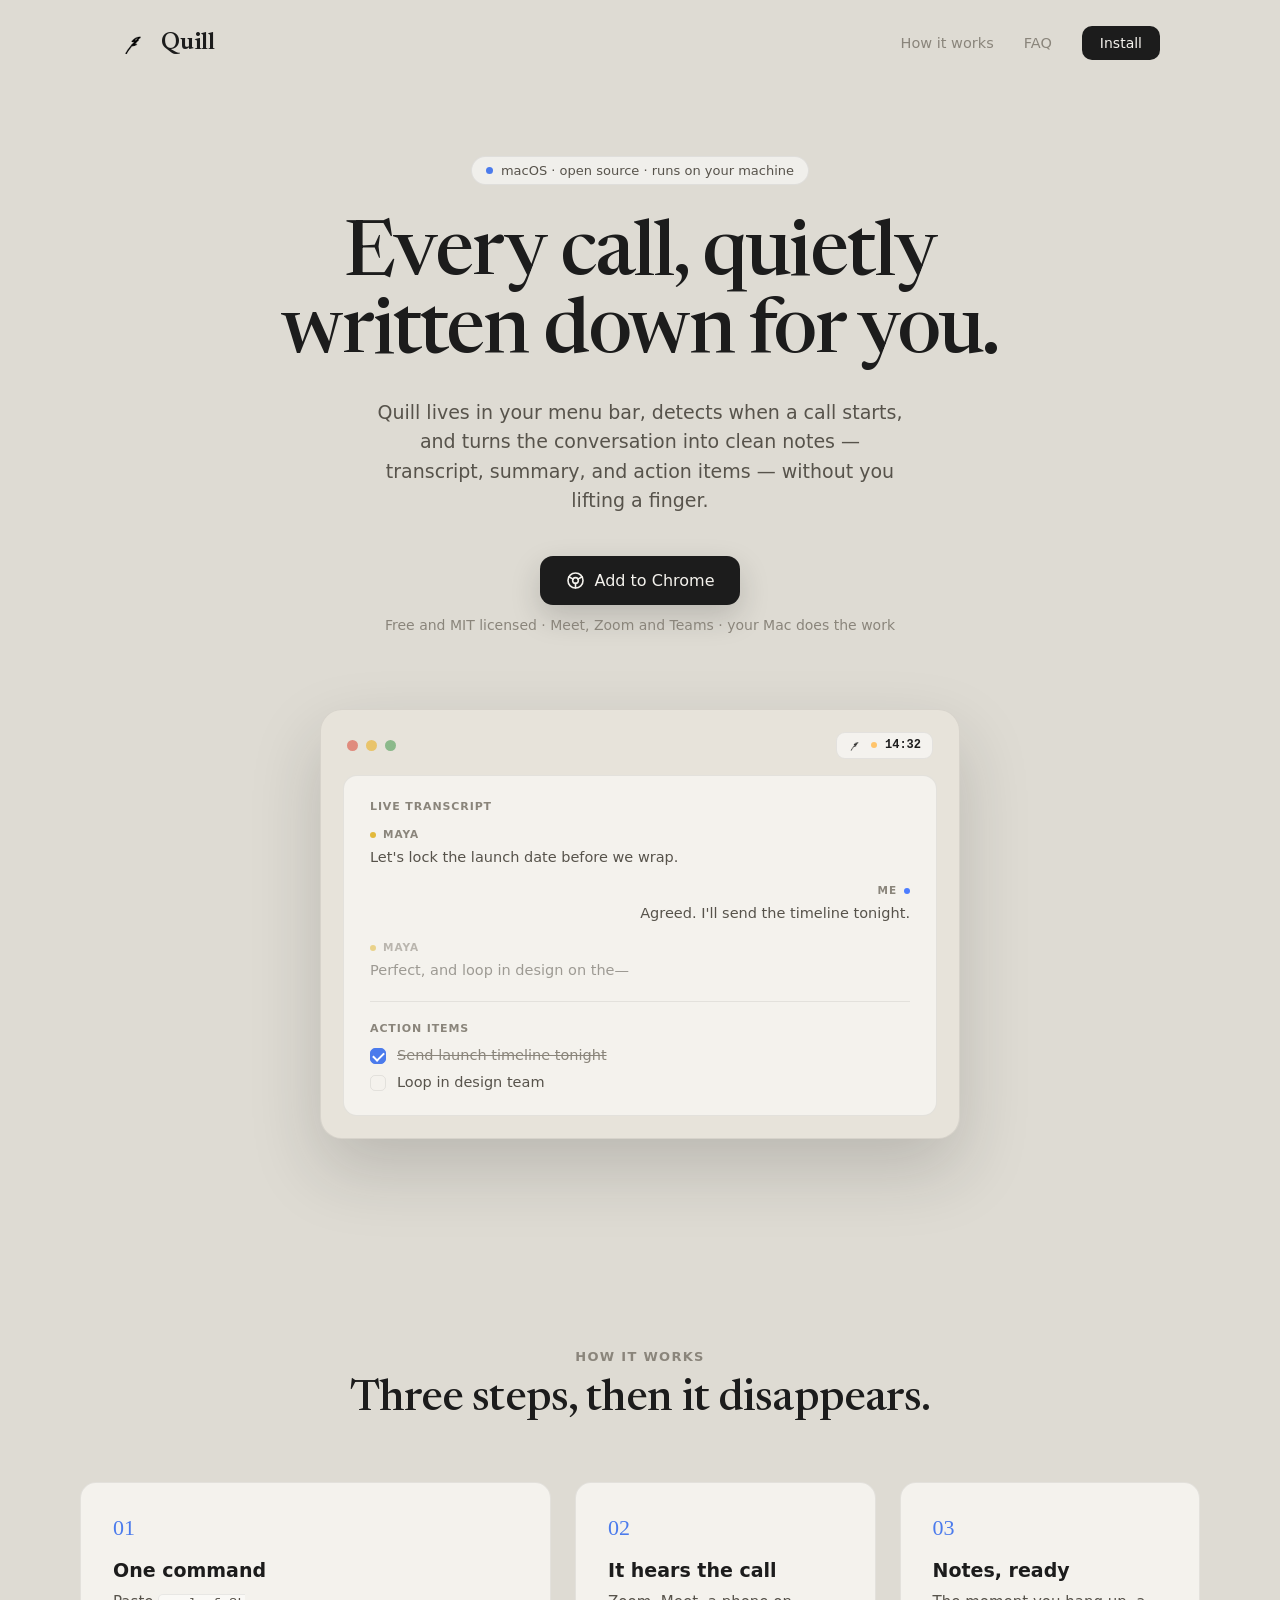
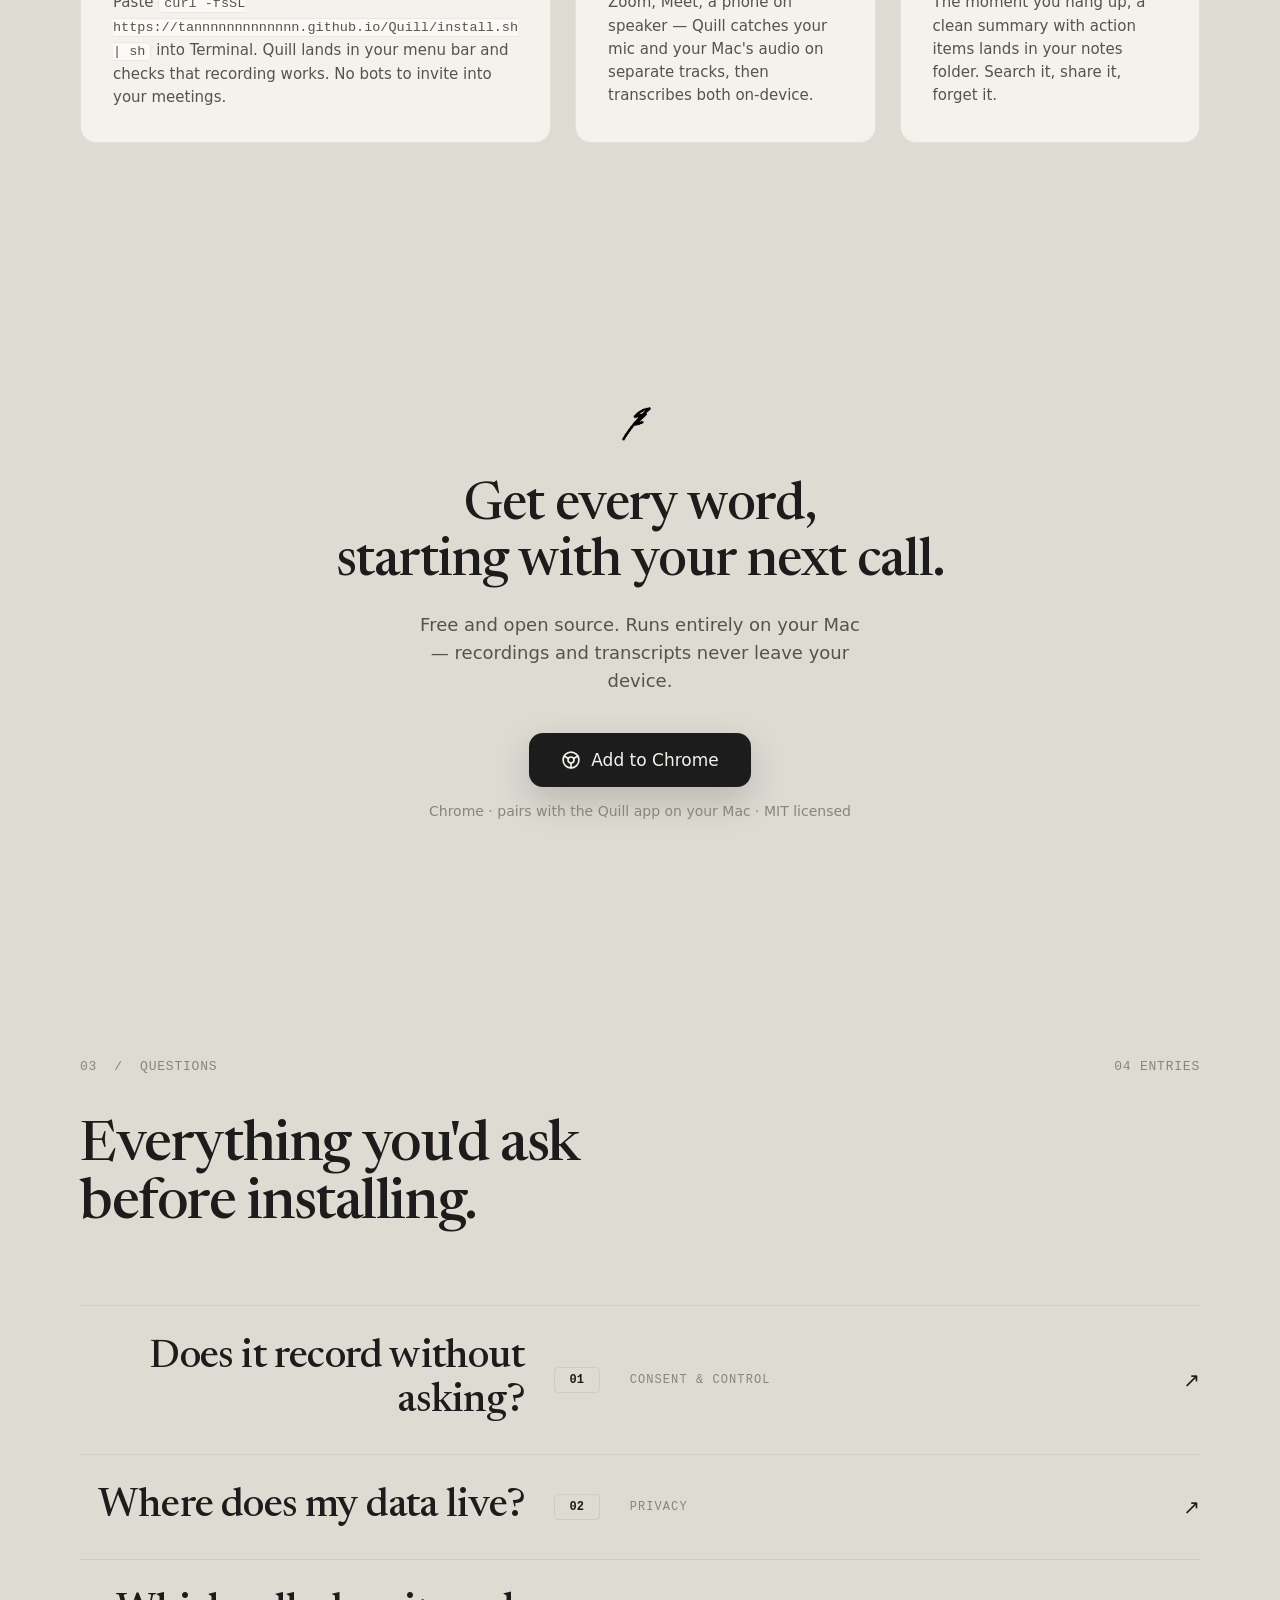
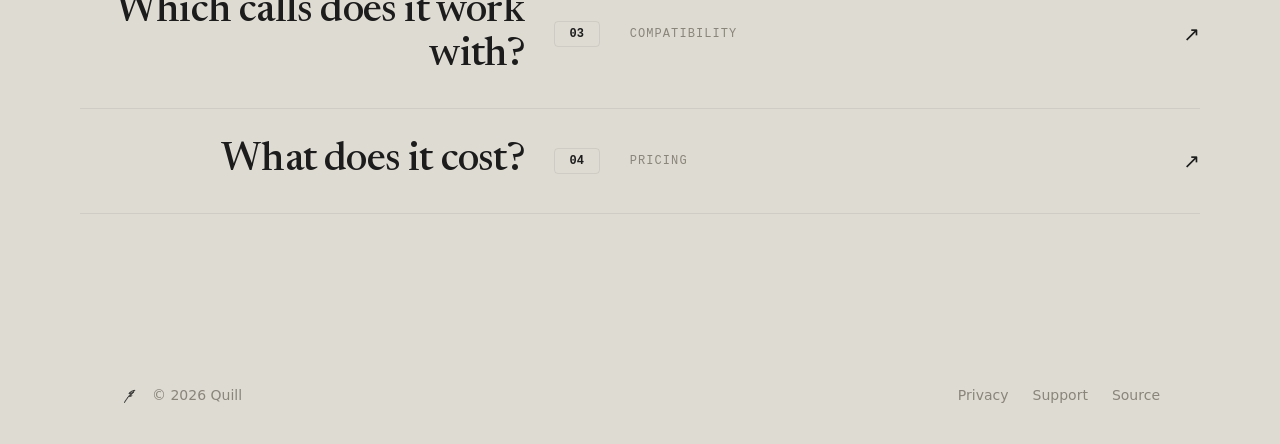
==== commit 13aa10d4: "feat(site): extension-style transcript card and playful action items The mock transcript now matches" ====
--- a/docs/index.html
+++ b/docs/index.html
@@ -45,10 +45,14 @@
           </div>
           <div class="sheet">
             <div class="sheet-label">Live transcript</div>
-            <div class="transcript"><div><b>Maya</b> — Let's lock the launch date before we wrap.</div><div><b>You</b> — Agreed. I'll send the timeline tonight.</div><div class="streaming"><b>Maya</b> — Perfect, and loop in design on the—</div></div>
+            <div class="transcript">
+              <div class="line them"><span class="speaker"><span class="dot"></span>Maya</span><p>Let's lock the launch date before we wrap.</p></div>
+              <div class="line me"><span class="speaker">Me<span class="dot"></span></span><p>Agreed. I'll send the timeline tonight.</p></div>
+              <div class="line them streaming"><span class="speaker"><span class="dot"></span>Maya</span><p>Perfect, and loop in design on the—</p></div>
+            </div>
             <div class="divider"></div>
             <div class="sheet-label actions-label">Action items</div>
-            <div class="actions"><div><span class="checkbox checked"></span>Send launch timeline tonight</div><div><span class="checkbox"></span>Loop in design team</div></div>
+            <div class="actions"><div data-action-item class="done"><span class="checkbox checked"></span><span class="action-text">Send launch timeline tonight</span></div><div data-action-item><span class="checkbox"></span><span class="action-text">Loop in design team</span></div></div>
           </div>
         </div>
       </header>
--- a/docs/styles.css
+++ b/docs/styles.css
@@ -29,7 +29,7 @@
 .preview{margin-top:76px;width:100%;max-width:640px;background:var(--panel);border:1px solid var(--line);border-radius:22px;padding:22px;box-shadow:0 30px 70px var(--shadow)}
 .window-bar{display:flex;align-items:center;gap:8px;margin-bottom:16px;padding:0 4px}.traffic{width:11px;height:11px;border-radius:50%}.red{background:#e08b7d}.yellow{background:#e9c46a}.green{background:#8bb98a}
 .recording{margin-left:auto;display:flex;align-items:center;gap:8px;background:var(--pill);border:1px solid var(--line);border-radius:9px;padding:5px 11px}.recording img{object-fit:contain;filter:var(--logo);opacity:.82}.recording span:last-child{font-family:ui-monospace,"SF Mono",Menlo,monospace;font-size:12px;font-weight:600;color:var(--ink)}.record-dot{width:6px;height:6px;border-radius:50%;background:#ffc46b;animation:qPulse 1.8s ease-in-out infinite}
-.sheet{background:var(--card);border:1px solid var(--line);border-radius:14px;padding:24px 26px;text-align:left}.sheet-label{font-size:11px;font-weight:600;letter-spacing:.08em;text-transform:uppercase;color:var(--faint);margin-bottom:14px}.transcript{display:flex;flex-direction:column;gap:13px;font-size:14.5px;line-height:1.5;color:var(--muted)}.transcript b{color:var(--accent)}.streaming{opacity:.55}.divider{height:1px;background:var(--line);margin:20px 0}.actions-label{margin-bottom:12px}.actions{display:flex;flex-direction:column;gap:10px;font-size:14.5px;color:var(--muted)}.actions>div{display:flex;gap:11px;align-items:flex-start}.checkbox{width:16px;height:16px;border-radius:5px;border:1.5px solid var(--line);flex-shrink:0;margin-top:1px}.checkbox.checked{border-color:var(--accent)}
+.sheet{background:var(--card);border:1px solid var(--line);border-radius:14px;padding:24px 26px;text-align:left}.sheet-label{font-size:11px;font-weight:600;letter-spacing:.08em;text-transform:uppercase;color:var(--faint);margin-bottom:14px}.transcript{display:flex;flex-direction:column;gap:15px;font-size:14.5px;line-height:1.5;color:var(--muted)}.line{display:flex;flex-direction:column;gap:4px}.line p{margin:0}.line.me{align-items:flex-end;text-align:right}.speaker{display:flex;align-items:center;gap:7px;font-size:10.5px;font-weight:600;letter-spacing:.09em;text-transform:uppercase;color:var(--faint)}.speaker .dot{width:6px;height:6px;border-radius:50%;background:#e2b93b}.line.me .speaker .dot{background:#4c7dff}.streaming{opacity:.55}.divider{height:1px;background:var(--line);margin:20px 0}.actions-label{margin-bottom:12px}.actions{display:flex;flex-direction:column;gap:10px;font-size:14.5px;color:var(--muted)}.actions>div{display:flex;gap:11px;align-items:flex-start;cursor:pointer;user-select:none;transition:color .3s ease}.actions>div.done{color:var(--faint)}.actions>div.done .action-text{text-decoration:line-through}.checkbox{width:16px;height:16px;border-radius:5px;border:1.5px solid var(--line);flex-shrink:0;margin-top:1px;position:relative;transition:border-color .2s ease,background .2s ease,transform .2s ease}.checkbox.checked{border-color:var(--accent);background:var(--accent)}.checkbox.checked::after{content:"";position:absolute;left:4px;top:1px;width:5px;height:9px;border:solid #fff;border-width:0 2px 2px 0;transform:rotate(45deg)}.checkbox.pop{animation:checkpop .35s cubic-bezier(.2,.8,.3,1.4)}@keyframes checkpop{0%{transform:scale(.6)}60%{transform:scale(1.25)}100%{transform:scale(1)}}.confetti-bit{position:fixed;width:6px;height:6px;border-radius:2px;pointer-events:none;z-index:99;animation:confetti .7s cubic-bezier(.15,.85,.35,1) forwards}@keyframes confetti{0%{transform:translate(0,0) rotate(0);opacity:1}100%{transform:translate(var(--dx),var(--dy)) rotate(var(--rot));opacity:0}}
 code{font-family:ui-monospace,"SF Mono",Menlo,monospace;font-size:.9em;background:var(--pill);border:1px solid var(--line);border-radius:5px;padding:1px 5px}
 .section-inner{max-width:1120px;margin:0 auto}.how{padding:120px 40px}.how-heading{text-align:center;margin-bottom:60px}.section-eyebrow{font-size:13px;font-weight:600;letter-spacing:.1em;text-transform:uppercase;color:var(--faint);margin-bottom:14px}.how h2{font-size:44px;letter-spacing:-.02em;margin:0}.steps{display:grid;grid-template-columns:repeat(3,1fr);gap:24px}.steps article{background:var(--card);border:1px solid var(--line);border-radius:16px;padding:32px}.step-number{font-family:ui-serif,Georgia,serif;font-size:22px;color:var(--accent);margin-bottom:18px}.steps h3{font-size:19px;font-weight:600;margin:0 0 10px;color:var(--ink)}.steps p{font-size:15px;line-height:1.55;color:var(--muted);margin:0}
 .install{padding:130px 40px}.install-inner{max-width:720px;margin:0 auto;text-align:center}.install-logo{object-fit:contain;filter:var(--logo);margin-bottom:26px}.install h2{font-size:52px;line-height:1.08;letter-spacing:-.02em;margin:0 0 20px;text-wrap:balance}.install p{font-size:18px;line-height:1.55;color:var(--muted);max-width:460px;margin:0 auto 38px}.install-primary{font-size:17px;padding:17px 32px;border-radius:14px;box-shadow:0 14px 34px var(--shadow)}.install-spec{margin-top:16px;font-size:14px;color:var(--faint)}
